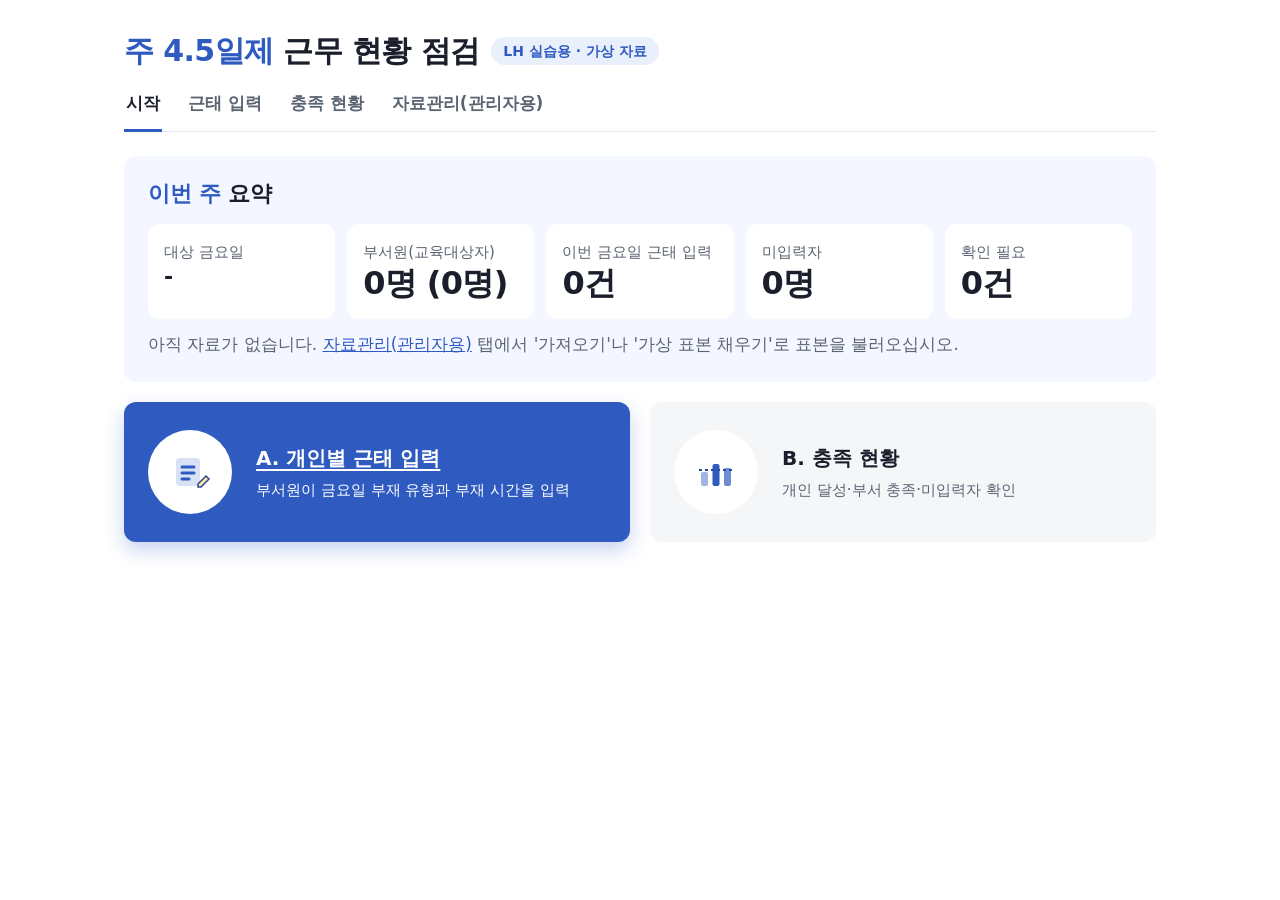
==== tools/index.html @ 6f14c482 "팀 2G 주 4.5일제 근무 현황 점검 웹앱 전체 복사 (원본 W02C03-team2G main 99929a9) + 루트 index.html 리다이렉트 Co-Authored-By:" ====
<!doctype html>
<html lang="ko">
<head>
<meta charset="utf-8">
<meta name="viewport" content="width=device-width, initial-scale=1">
<title>주 4.5일제 근무 현황 점검</title>
<link rel="stylesheet" href="assets/style.css">
<style>
  .summary { display: grid; grid-template-columns: repeat(5, 1fr); gap: 12px; }
  @media (max-width: 900px) { .summary { grid-template-columns: repeat(3, 1fr); } }
  @media (max-width: 640px) { .summary { grid-template-columns: repeat(2, 1fr); } }
  .summary > div { background: var(--card); border-radius: var(--r-card); padding: var(--s3) var(--s3); }
  .summary .label { color: var(--muted); font-size: var(--fs-small); }
  .summary .value { font-size: var(--fs-num); font-weight: 800; line-height: 1.2; font-variant-numeric: tabular-nums; letter-spacing: -0.02em; }
  .summary .value.date { font-size: 22px; }
  .summary .value { white-space: nowrap; }
  @media (max-width: 640px) { .summary .value { font-size: 24px; } .summary .value.date { font-size: 18px; } }
  .empty { color: var(--muted); margin: var(--s2) 0 0; }
  .empty a { color: var(--primary); }
  /* LH 바로가기 카드처럼: 중요한 하나만 진한 파랑 */
  .go { display: grid; grid-template-columns: 1fr 1fr; gap: 20px; margin-bottom: 20px; }
  @media (max-width: 640px) { .go { grid-template-columns: 1fr; } }
  .go a {
    display: flex; align-items: center; gap: var(--s4); padding: 28px var(--s4); border-radius: var(--r-card);
    text-decoration: none; background: var(--card-gray); color: var(--text); transition: transform .12s ease;
  }
  .go a:hover { transform: translateY(-2px); }
  .go a.main { background: var(--primary); color: var(--on-primary); box-shadow: 0 8px 20px rgba(47, 91, 193, .28); }
  .go .ico { flex: none; width: 84px; height: 84px; border-radius: 50%; background: #fff; display: grid; place-items: center; }
  .go strong { display: block; font-size: var(--fs-card); font-weight: 800; margin-bottom: 4px; }
  .go a.main strong { text-decoration: underline; text-underline-offset: 4px; }
  .go span.desc { display: block; color: var(--muted); font-size: var(--fs-small); }
  .go a.main span.desc { color: #fff; }
  @media (max-width: 640px) { .go .ico { width: 64px; height: 64px; } .go .ico svg { width: 34px; height: 34px; } }
</style>
</head>
<body>
<div class="wrap">
  <div class="title-row">
    <h1><span class="accent">주 4.5일제</span> 근무 현황 점검</h1>
    <span class="practice-tag">LH 실습용 · 가상 자료</span>
  </div>

  <nav class="menu" aria-label="메뉴">
    <a href="index.html" aria-current="page">시작</a>
    <a class="mobile-only" href="pages/summary.html">요약</a>
    <a href="pages/IN.html">근태 입력</a>
    <a href="pages/board.html">충족 현황</a>
    <a href="pages/admin.html">자료관리(관리자용)</a>
  </nav>

  <!-- PC 화면: 요약을 시작 페이지에 합쳐 보인다 (휴대폰은 요약 탭) -->
  <div class="section pc-only">
    <h2><span class="accent">이번 주</span> 요약</h2>
    <div class="summary">
      <div><div class="label">대상 금요일</div><div class="value date" id="sumFriday">-</div></div>
      <div><div class="label">부서원(교육대상자)</div><div class="value" id="sumMembers">0명</div></div>
      <div><div class="label">이번 금요일 근태 입력</div><div class="value" id="sumAttendance">0건</div></div>
      <div><div class="label">미입력자</div><div class="value" id="sumMissing">0명</div></div>
      <div><div class="label">확인 필요</div><div class="value" id="sumFlags">0건</div></div>
    </div>
    <p class="empty" id="sumEmpty">아직 자료가 없습니다. <a href="pages/admin.html">자료관리(관리자용)</a> 탭에서 '가져오기'나 '가상 표본 채우기'로 표본을 불러오십시오.</p>
  </div>

  <div class="go">
    <a href="pages/IN.html" class="main">
      <span class="ico" aria-hidden="true"><svg width="44" height="44" viewBox="0 0 44 44"><rect x="8" y="8" width="24" height="28" rx="4" fill="#fff"/><rect x="8" y="8" width="24" height="28" rx="4" fill="#2F5BC1" opacity=".18"/><path d="M14 17h12M14 23h12M14 29h7" stroke="#2F5BC1" stroke-width="3" stroke-linecap="round"/><path d="M30 34l8-8 3 3-8 8h-3z" fill="#FFE6A3" stroke="#24489A" stroke-width="1.5"/></svg></span>
      <span><strong>A. 개인별 근태 입력</strong><span class="desc">부서원이 금요일 부재 유형과 부재 시간을 입력</span></span>
    </a>
    <a href="pages/board.html">
      <span class="ico" aria-hidden="true"><svg width="44" height="44" viewBox="0 0 44 44"><rect x="7" y="22" width="7" height="14" rx="2" fill="#2F5BC1" opacity=".45"/><rect x="18.5" y="14" width="7" height="22" rx="2" fill="#2F5BC1"/><rect x="30" y="18" width="7" height="18" rx="2" fill="#2F5BC1" opacity=".7"/><path d="M5 20h34" stroke="#24489A" stroke-width="2" stroke-dasharray="3 3"/></svg></span>
      <span><strong>B. 충족 현황</strong><span class="desc">개인 달성·부서 충족·미입력자 확인</span></span>
    </a>
  </div>
</div>
<script src="assets/common.js"></script>
<script>
(function () {
  'use strict';
  function $(id) { return document.getElementById(id); }

  /* 미입력자·확인 필요 수 — 충족 현황 페이지(board.js)와 같은 기준으로 센다 */
  function countChecks(d) {
    var types = ['없음', '휴가', '출장'];
    var seen = Object.create(null), list = [];
    d.members.forEach(function (m) {
      if (m && typeof m.id === 'string' && m.id !== '' && !seen[m.id]) { seen[m.id] = true; list.push(m); }
    });
    var byId = Object.create(null), flags = 0, missing = 0;
    d.attendance.forEach(function (a) {
      if (!a || a.date !== d.targetFriday) { return; }
      if (!seen[a.id]) { flags += 1; return; }            /* 명단에 없는 사번 */
      (byId[a.id] = byId[a.id] || []).push(a);
    });
    list.forEach(function (m) {
      if (m.trainee === true) { return; }                 /* 교육대상자는 평가 제외 */
      var recs = byId[m.id] || [];
      if (recs.length > 1) { flags += 1; return; }         /* 중복 입력 */
      if (recs.length === 0) { missing += 1; return; }     /* 미입력 */
      var r = recs[0];
      var ok = types.indexOf(r.absentType) >= 0 && typeof r.absentHours === 'number' &&
        isFinite(r.absentHours) && r.absentHours >= 0 && r.absentHours <= 8;
      if (!ok) { flags += 1; }                             /* 값 오류 */
    });
    return { missing: missing, flags: flags };
  }

  function renderSummary() {
    var d = loadData();
    var trainees = d.members.filter(function (m) { return m && m.trainee === true; }).length;
    var thisFriday = d.attendance.filter(function (a) { return a && a.date === d.targetFriday; }).length;
    $('sumFriday').textContent = d.targetFriday || '-';
    $('sumMembers').textContent = d.members.length + '명 (' + trainees + '명)';
    $('sumAttendance').textContent = thisFriday + '건';
    var c = countChecks(d);
    $('sumMissing').textContent = c.missing + '명';
    $('sumFlags').textContent = c.flags + '건';
    $('sumEmpty').hidden = d.members.length > 0;
  }

  renderSummary();
})();
</script>
</body>
</html>
---- tools/assets/style.css ----
/* 공통 디자인 — ① 통합·화면만 고친다. 페이지에만 쓰는 스타일은 그 페이지 html의 <style>에 둔다.
   기준: docs/design.md 5절 (레퍼런스 LH 홈페이지 캡처 — 색·구조만 참고, 로고·이미지·코드는 가져오지 않음) */
:root {
  /* 색 */
  --primary: #2F5BC1;
  --primary-dark: #24489A;
  --primary-soft: #E9EFFB;
  --bg: #FFFFFF;
  --section: #F4F7FF;
  --card-gray: #F4F6F8;
  --card: #FFFFFF;
  --line: #E3E7EE;
  --dash: #D5DAE3;
  --text: #1A1F2B;
  --muted: #5B6473;
  --on-primary: #FFFFFF;
  /* 상태 꼬리표 4색 */
  --ok: #17703F;   --ok-bg: #E3F4EA;
  --bad: #B42318;  --bad-bg: #FDE8E7;
  --warn: #5F4500; --warn-bg: #FFE6A3;
  --gray: #4B5563; --gray-bg: #EEF0F3;
  /* 글자 */
  --fs-title: 30px; --fs-section: 22px; --fs-card: 20px; --fs-num: 32px; --fs-body: 17px; --fs-small: 15px;
  /* 간격·모서리 */
  --s1: 8px; --s2: 12px; --s3: 16px; --s4: 24px; --s5: 32px; --s6: 48px;
  --r-card: 12px; --r-btn: 10px;
  color-scheme: light;
}
* { box-sizing: border-box; }
html { -webkit-text-size-adjust: 100%; }
body {
  margin: 0;
  background: var(--bg);
  color: var(--text);
  font: var(--fs-body)/1.6 system-ui, -apple-system, "Malgun Gothic", "Apple SD Gothic Neo", "Noto Sans KR", sans-serif;
}
.wrap { max-width: 1080px; margin: 0 auto; padding: var(--s5) var(--s4) var(--s6); }

/* 제목: 크고 굵게, 앞 낱말만 파랑 */
.title-row { display: flex; flex-wrap: wrap; align-items: center; gap: var(--s2); margin-bottom: var(--s1); }
h1 { font-size: var(--fs-title); line-height: 1.25; margin: 0; font-weight: 800; letter-spacing: -0.02em; }
h1 .accent, h2 .accent { color: var(--primary); }
h2 { font-size: var(--fs-section); line-height: 1.3; margin: 0 0 var(--s3); font-weight: 700; letter-spacing: -0.01em; }
.sub { color: var(--muted); font-size: var(--fs-small); margin: 0 0 var(--s4); }
.practice-tag {
  display: inline-block; padding: 3px 12px; border-radius: 999px;
  background: var(--primary-soft); color: var(--primary); font-size: 14px; font-weight: 700;
}
a { color: var(--primary); }
:focus-visible { outline: 3px solid var(--primary); outline-offset: 2px; }

/* 메뉴: LH 공지 탭처럼 고른 것에 파란 밑줄 */
nav.menu { display: flex; flex-wrap: wrap; gap: var(--s4); margin-bottom: var(--s4); border-bottom: 1px solid var(--line); }
nav.menu a {
  display: inline-block; padding: var(--s2) 2px; color: var(--muted); text-decoration: none;
  font-size: var(--fs-body); font-weight: 600; border-bottom: 3px solid transparent; margin-bottom: -1px;
}
nav.menu a:hover { color: var(--text); }
nav.menu a[aria-current="page"] { color: var(--text); border-bottom-color: var(--primary); }

/* 카드 */
.card {
  background: var(--card); border: 1px solid var(--line); border-radius: var(--r-card);
  padding: var(--s4); margin-bottom: 20px;
}
.card.gray { background: var(--card-gray); border-color: transparent; }
.section { background: var(--section); border-radius: var(--r-card); padding: var(--s4); margin-bottom: 20px; }
.row { display: flex; flex-wrap: wrap; gap: var(--s2); align-items: center; }

/* 버튼: 중요한 버튼 하나만 파랑, 비우기는 빨강 */
button, .btn {
  font: inherit; font-size: var(--fs-body); font-weight: 600;
  border: 1px solid var(--dash); background: var(--card); color: var(--text);
  border-radius: var(--r-btn); padding: 10px 18px; cursor: pointer; min-height: 44px;
  transition: transform .08s ease, background-color .15s ease;
}
button:hover { background: var(--card-gray); }
button:active { transform: scale(.98); }
button.primary { background: var(--primary); border-color: var(--primary); color: var(--on-primary); }
button.primary:hover { background: var(--primary-dark); border-color: var(--primary-dark); }
button.danger { color: var(--bad); border-color: var(--bad); background: var(--card); }
button.danger:hover { background: var(--bad-bg); }
button:disabled { opacity: .45; cursor: not-allowed; transform: none; }

/* 입력 칸 */
input, select {
  font: inherit; font-size: var(--fs-body); color: var(--text); background: var(--card);
  border: 1px solid var(--dash); border-radius: var(--r-btn); padding: 9px 12px; min-height: 44px;
}
label { font-weight: 600; }

/* 표: LH 공지 목록처럼 줄 사이 점선, 숫자 오른쪽 정렬 */
.table-wrap { overflow-x: auto; }
table { width: 100%; border-collapse: collapse; font-variant-numeric: tabular-nums; }
th, td { text-align: left; padding: var(--s2) var(--s1); border-bottom: 1px dashed var(--dash); white-space: nowrap; }
th { color: var(--muted); font-size: var(--fs-small); font-weight: 700; border-bottom: 1px solid var(--line); }
th.num, td.num { text-align: right; }

/* 탭 */
.tabs { display: flex; gap: var(--s4); border-bottom: 1px solid var(--line); margin-bottom: var(--s3); }
.tabs button {
  border: 0; border-radius: 0; background: none; padding: var(--s1) 2px; min-height: 40px;
  color: var(--muted); border-bottom: 3px solid transparent; margin-bottom: -1px;
}
.tabs button:hover { background: none; color: var(--text); }
.tabs button[aria-selected="true"] { color: var(--text); border-bottom-color: var(--primary); }

/* 안내 문구 */
.msg { padding: var(--s2) var(--s3); border-radius: var(--r-btn); margin-top: var(--s2); animation: msg-in .25s ease; }
.msg.ok { background: var(--ok-bg); color: var(--ok); }
.msg.error { background: var(--bad-bg); color: var(--bad); }
.msg.warn { background: var(--warn-bg); color: var(--warn); }
@keyframes msg-in { from { opacity: 0; transform: translateY(-4px); } to { opacity: 1; transform: none; } }

/* 상태 꼬리표 4색 — 늘 글자와 함께 */
.badge { display: inline-block; border-radius: 999px; padding: 2px 12px; font-weight: 700; font-size: 14px; white-space: nowrap; background: var(--gray-bg); color: var(--gray); }
.badge.ok { background: var(--ok-bg); color: var(--ok); }
.badge.bad { background: var(--bad-bg); color: var(--bad); }
.badge.warn { background: var(--warn-bg); color: var(--warn); }
.badge.gray { background: var(--gray-bg); color: var(--gray); }
.confirm { color: var(--muted); font-size: 14px; }

@media (max-width: 640px) {
  :root { --fs-title: 24px; --fs-section: 20px; --fs-num: 26px; }
  .wrap { padding: var(--s4) var(--s3) var(--s5); }
  .card, .section { padding: var(--s3); }
  nav.menu { gap: var(--s3); }
}
@media (prefers-reduced-motion: reduce) {
  * { animation: none !important; transition: none !important; }
}
/* PC에서는 시작 페이지에 요약을 합쳐 보이고 요약 탭을 감춘다. 휴대폰(640px 이하)은 요약을 따로 탭으로 둔다. */
@media (min-width: 641px) { .mobile-only { display: none !important; } }
@media (max-width: 640px) { .pc-only { display: none !important; } }
[hidden] { display: none !important; }
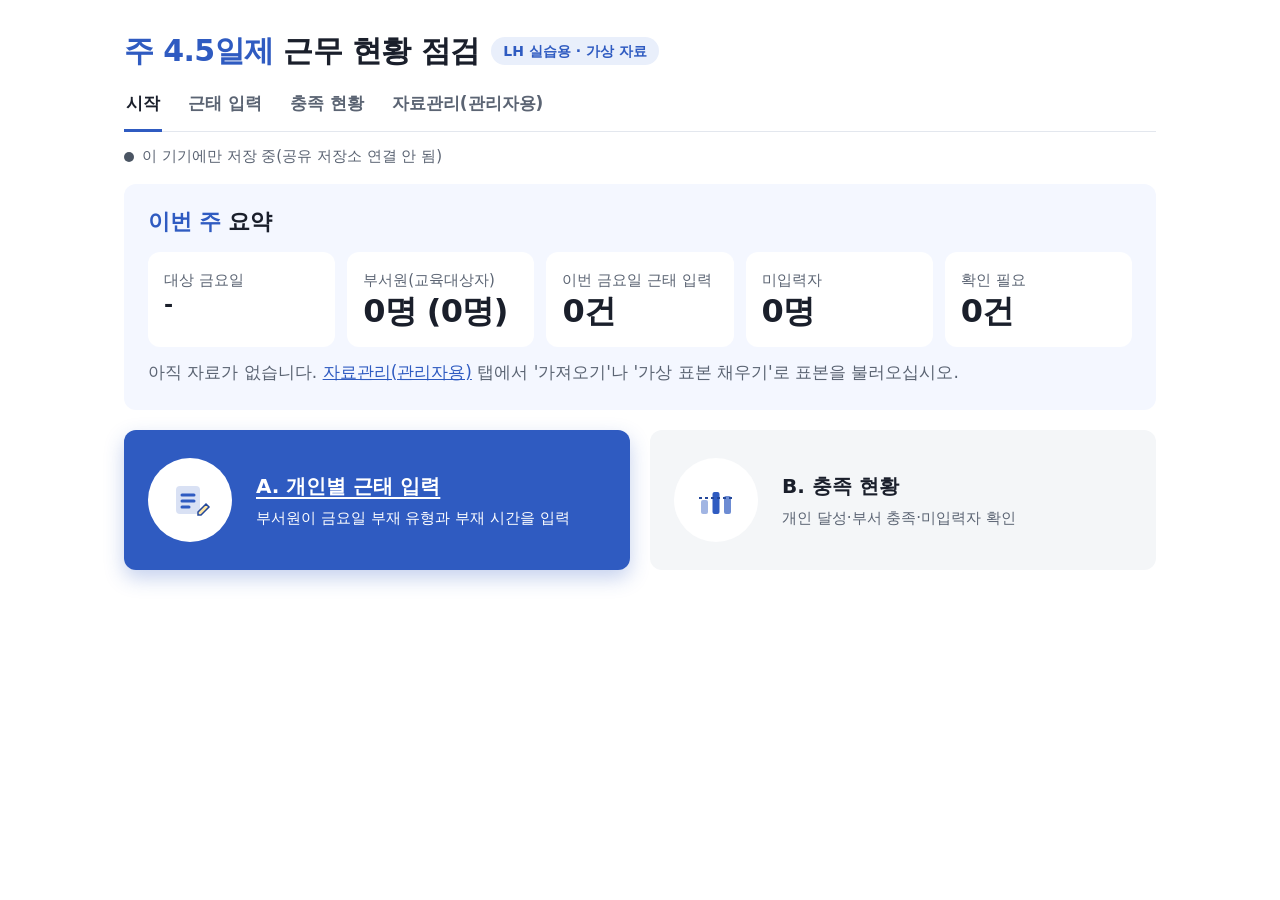
==== commit cecdf13d: "[팀-통합] 공유 저장소 연결 — 저장 함수(Supabase RPC), 5초 자동 새로 읽기, 연결 설정·직원용 링크, 상태 줄 Co-Authored-By: Claude Opus " ====
--- a/tools/index.html
+++ b/tools/index.html
@@ -48,6 +48,7 @@
     <a href="pages/board.html">충족 현황</a>
     <a href="pages/admin.html">자료관리(관리자용)</a>
   </nav>
+  <p class="sync-state" id="syncState" role="status" aria-live="polite"></p>
 
   <!-- PC 화면: 요약을 시작 페이지에 합쳐 보인다 (휴대폰은 요약 탭) -->
   <div class="section pc-only">
@@ -118,6 +119,14 @@
     $('sumEmpty').hidden = d.members.length > 0;
   }
 
+  /* 공유 저장소 상태 한 줄 */
+  function showSync(s) {
+    var el = document.getElementById('syncState');
+    el.textContent = s.message || '';
+    el.className = 'sync-state ' + (!s.shared ? 'local' : (s.ok ? 'ok' : 'warn'));
+  }
+
+  startAutoSync(function (s) { showSync(s); if (s.changed) { renderSummary(); } });
   renderSummary();
 })();
 </script>
--- a/tools/assets/style.css
+++ b/tools/assets/style.css
@@ -133,3 +133,11 @@
 @media (min-width: 641px) { .mobile-only { display: none !important; } }
 @media (max-width: 640px) { .pc-only { display: none !important; } }
 [hidden] { display: none !important; }
+
+/* 공유 저장소 상태 한 줄(모든 페이지) */
+.sync-state { font-size: var(--fs-small); margin: calc(-1 * var(--s2)) 0 var(--s3); padding-left: 18px; position: relative; color: var(--muted); }
+.sync-state:empty { display: none; }
+.sync-state::before { content: ""; position: absolute; left: 0; top: .55em; width: 10px; height: 10px; border-radius: 50%; background: var(--gray); }
+.sync-state.ok::before { background: var(--ok); }
+.sync-state.warn { color: var(--warn); font-weight: 700; }
+.sync-state.warn::before { background: var(--bad); }
